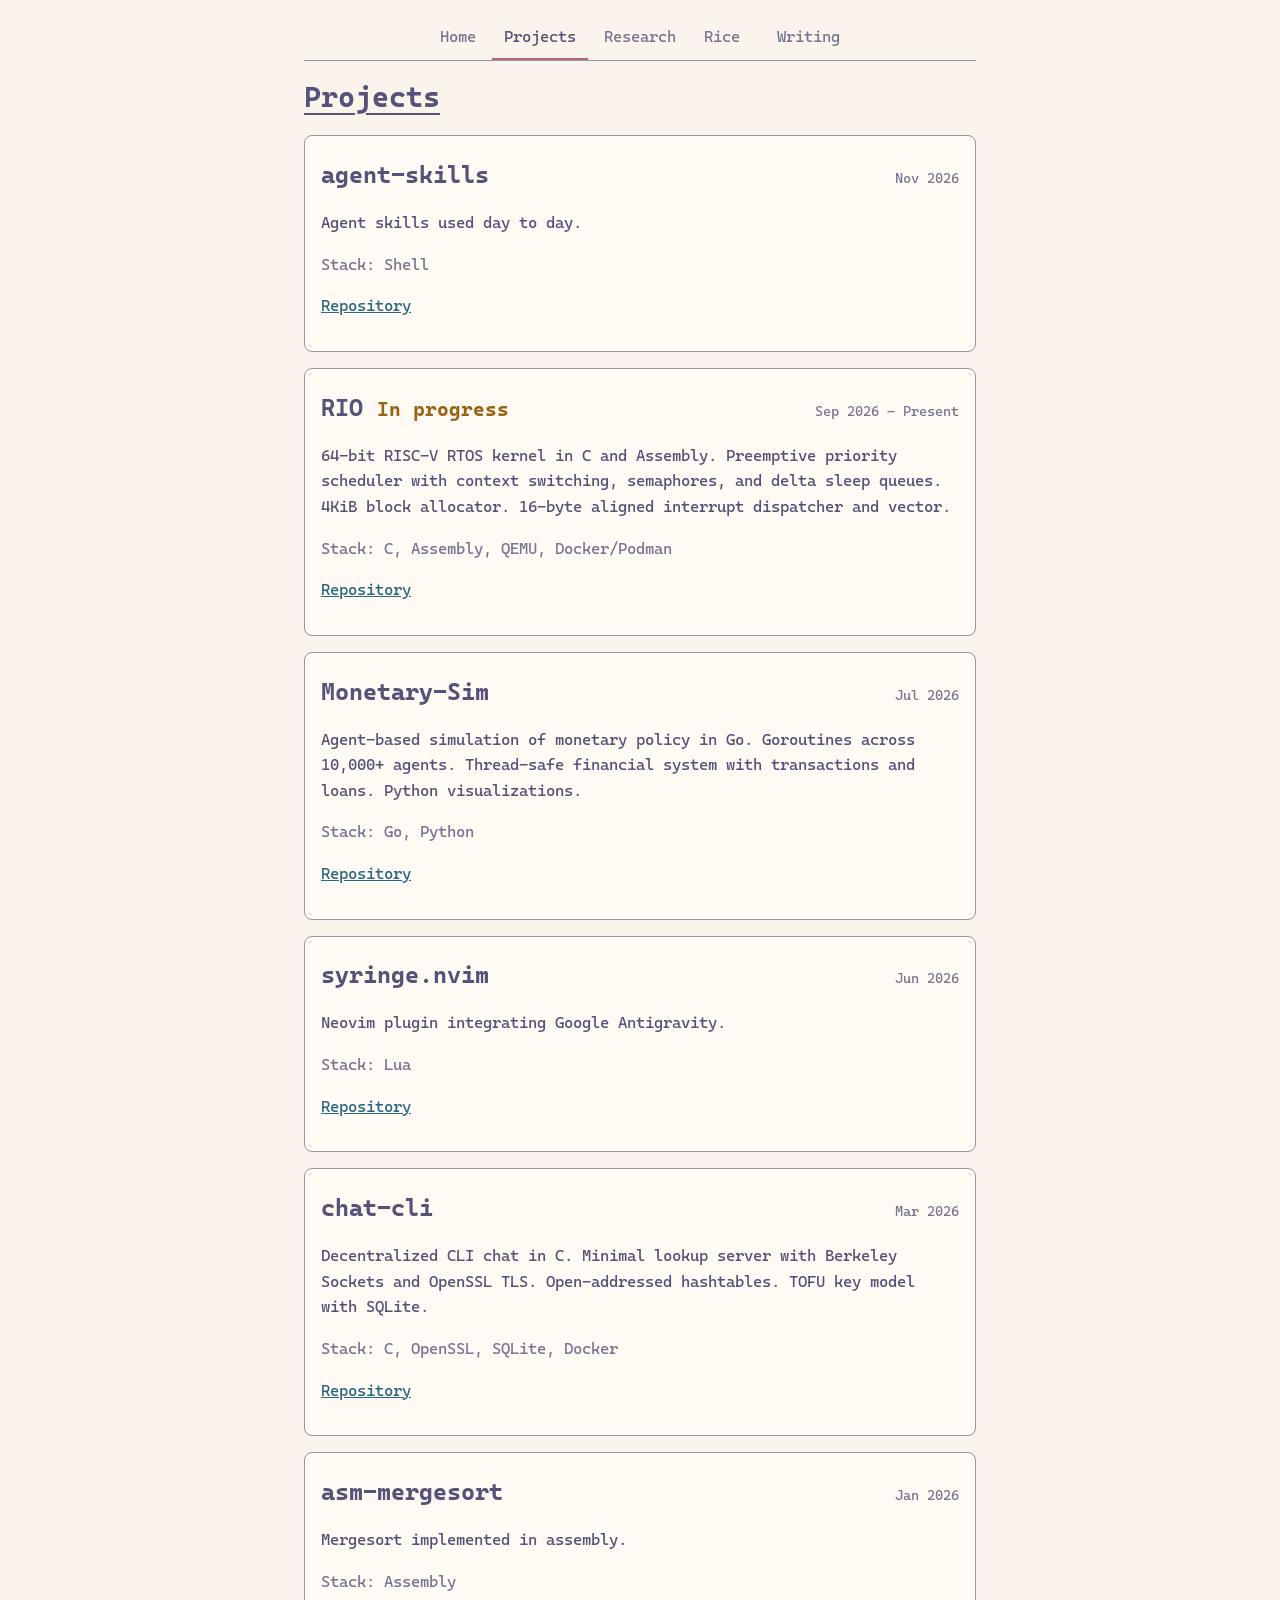
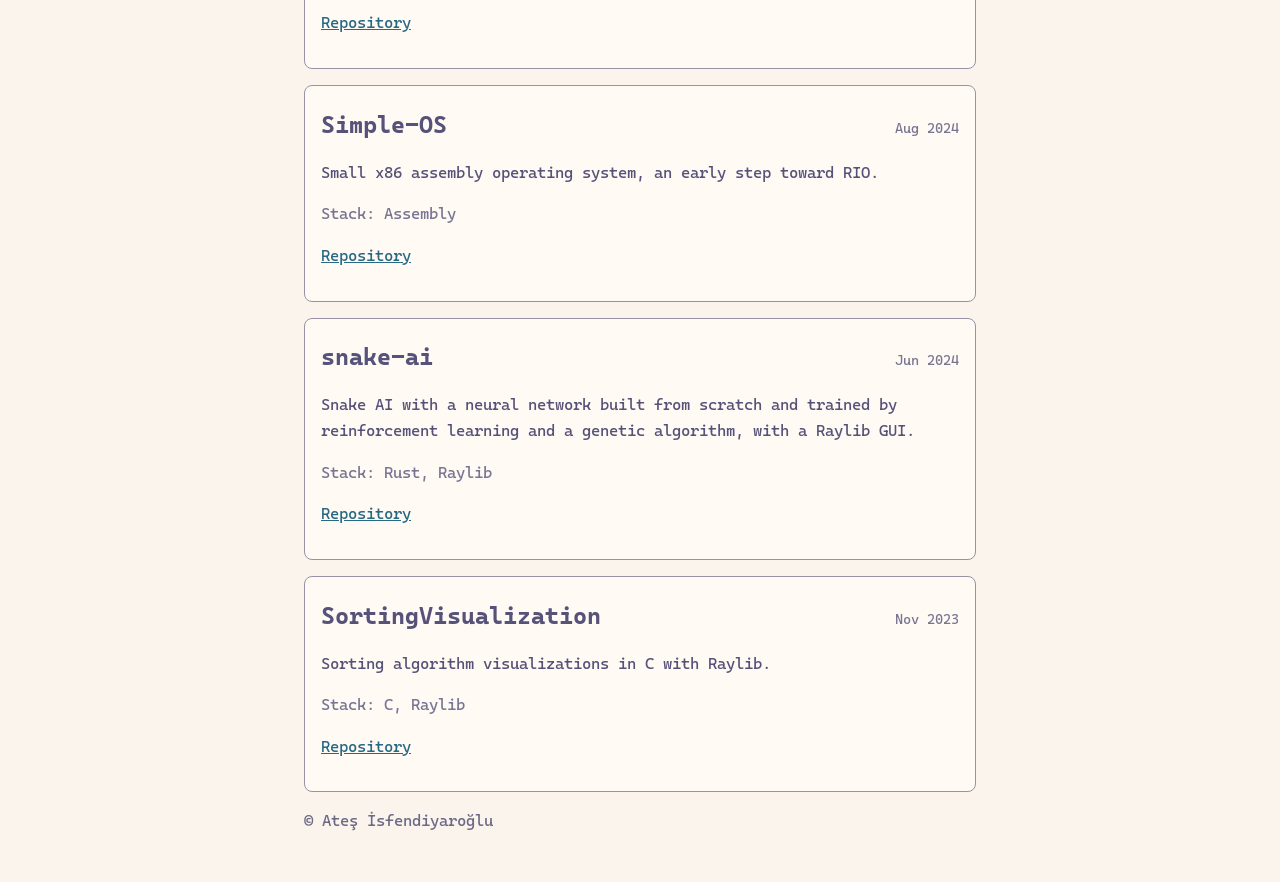
==== projects.html @ 261d8bc3 "Add favicon, meta description and Open Graph tags; drop tab emoji Co-Authored-By: Claude Opus 5.5 <n" ====
<!DOCTYPE html>
<html lang="en">
<head>
<meta charset="utf-8">
<meta name="viewport" content="width=device-width, initial-scale=1">
<title>Projects - Ateş İsfendiyaroğlu</title>
<meta name="description" content="Projects by Ateş İsfendiyaroğlu: RIO (RISC-V kernel), Monetary-Sim, chat-cli and more.">
<meta property="og:title" content="Projects - Ateş İsfendiyaroğlu">
<meta property="og:description" content="Projects by Ateş İsfendiyaroğlu: RIO (RISC-V kernel), Monetary-Sim, chat-cli and more.">
<meta property="og:type" content="website">
<link rel="icon" href="assets/img/favicon.svg" type="image/svg+xml">
<link rel="stylesheet" href="assets/css/palette.css">
<link rel="stylesheet" href="assets/css/style.css">
</head>
<body>
<header>
<nav aria-label="Main">
<a href="index.html">Home</a>
<a href="projects.html" aria-current="page">Projects</a>
<a href="research.html">Research</a>
<a href="setup.html">Rice <img src="assets/img/linux.png" alt="" class="nav-icon"></a>
<a href="writing.html">Writing</a>
</nav>
</header>
<main>
<h1>Projects</h1>
<article>
<div class="item-head"><h2>agent-skills</h2><time>Nov 2026</time></div>
<p>Agent skills used day to day.</p>
<p class="stack">Stack: Shell</p>
<p><a href="https://github.com/AtesIsf/agent-skills">Repository</a></p>
</article>
<article>
<div class="item-head"><h2>RIO <span class="tag">In progress</span></h2><time>Sep 2026 – Present</time></div>
<p>64-bit RISC-V RTOS kernel in C and Assembly. Preemptive priority scheduler with context switching, semaphores, and delta sleep queues. 4KiB block allocator. 16-byte aligned interrupt dispatcher and vector.</p>
<p class="stack">Stack: C, Assembly, QEMU, Docker/Podman</p>
<p><a href="https://github.com/AtesIsf/Rio">Repository</a></p>
</article>
<article>
<div class="item-head"><h2>Monetary-Sim</h2><time>Jul 2026</time></div>
<p>Agent-based simulation of monetary policy in Go. Goroutines across 10,000+ agents. Thread-safe financial system with transactions and loans. Python visualizations.</p>
<p class="stack">Stack: Go, Python</p>
<p><a href="https://github.com/AtesIsf/Monetary-Sim">Repository</a></p>
</article>
<article>
<div class="item-head"><h2>syringe.nvim</h2><time>Jun 2026</time></div>
<p>Neovim plugin integrating Google Antigravity.</p>
<p class="stack">Stack: Lua</p>
<p><a href="https://github.com/AtesIsf/syringe.nvim">Repository</a></p>
</article>
<article>
<div class="item-head"><h2>chat-cli</h2><time>Mar 2026</time></div>
<p>Decentralized CLI chat in C. Minimal lookup server with Berkeley Sockets and OpenSSL TLS. Open-addressed hashtables. TOFU key model with SQLite.</p>
<p class="stack">Stack: C, OpenSSL, SQLite, Docker</p>
<p><a href="https://github.com/AtesIsf/chat-cli">Repository</a></p>
</article>
<article>
<div class="item-head"><h2>asm-mergesort</h2><time>Jan 2026</time></div>
<p>Mergesort implemented in assembly.</p>
<p class="stack">Stack: Assembly</p>
<p><a href="https://github.com/AtesIsf/asm-mergesort">Repository</a></p>
</article>
<article>
<div class="item-head"><h2>Simple-OS</h2><time>Aug 2024</time></div>
<p>Small x86 assembly operating system, an early step toward RIO.</p>
<p class="stack">Stack: Assembly</p>
<p><a href="https://github.com/AtesIsf/Simple-OS">Repository</a></p>
</article>
<article>
<div class="item-head"><h2>snake-ai</h2><time>Jun 2024</time></div>
<p>Snake AI with a neural network built from scratch and trained by reinforcement learning and a genetic algorithm, with a Raylib GUI.</p>
<p class="stack">Stack: Rust, Raylib</p>
<p><a href="https://github.com/AtesIsf/snake-ai">Repository</a></p>
</article>
<article>
<div class="item-head"><h2>SortingVisualization</h2><time>Nov 2023</time></div>
<p>Sorting algorithm visualizations in C with Raylib.</p>
<p class="stack">Stack: C, Raylib</p>
<p><a href="https://github.com/AtesIsf/SortingVisualization">Repository</a></p>
</article>
</main>
<footer>
<p>&copy; Ateş İsfendiyaroğlu</p>
</footer>
</body>
</html>
---- assets/css/palette.css ----
:root {
  --base: #191724; --surface: #1f1d2e;
  --text: #e0def4; --subtle: #908caa; --muted: #6e6a86;
  --love: #eb6f92; --gold: #f6c177; --rose: #ebbcba;
  --pine: #31748f; --foam: #9ccfd8; --iris: #c4a7e7;
  --border: #47435d;
}
@media (prefers-color-scheme: light) {
  :root {
    --base: #faf4ed; --surface: #fffaf3;
    --text: #575279; --subtle: #797593; --muted: #6e6a86;
    --love: #b4637a; --gold: #9a6412; --rose: #575279;
    --pine: #286983; --foam: #56949f; --iris: #286983;
    --border: #9893a5;
  }
}
---- assets/css/style.css ----
@font-face {
  font-family: "Cascadia Mono";
  src: url("../fonts/CascadiaMono.ttf") format("truetype");
  font-display: swap;
}
* { box-sizing: border-box; }
body {
  margin: 0; background: var(--base); color: var(--text);
  font: 1rem/1.6 "Cascadia Mono", ui-monospace, SFMono-Regular, Menlo, Consolas, monospace;
}
header, main, footer { max-width: 44rem; margin: 0 auto; padding: 0 1rem; }
header { padding-top: 1rem; }
h1, h2, h3 { line-height: 1.25; color: var(--rose); }
h1 { font-size: 1.8rem; }
a { color: var(--iris); overflow-wrap: anywhere; }
a:hover { color: var(--foam); }
a:focus-visible { outline: 2px solid var(--gold); outline-offset: 2px; }
nav { display: flex; flex-wrap: wrap; justify-content: center; gap: .25rem; border-bottom: 1px solid var(--border); }
h1 { text-decoration: underline; text-underline-offset: .2em; }
.item-head { display: flex; flex-wrap: wrap; justify-content: space-between; align-items: baseline; gap: .25rem .75rem; }
.item-head time { color: var(--subtle); font-size: .9em; margin-left: auto; }
.subtitle { color: var(--subtle); margin-top: -.5rem; }
.nav-icon { height: 1em; width: auto; vertical-align: -.15em; border-radius: 0; }
img { max-width: 100%; height: auto; border-radius: .5rem; }
.sub { display: block; color: var(--subtle); }
p.label { margin-bottom: 0; }
p.label + ul { margin-top: .25rem; }
pre.cowsay { display: flex; justify-content: center; }
pre { overflow-x: auto; background: var(--surface); border: 1px solid var(--border); border-radius: .5rem; padding: .75rem; color: var(--text); }
nav a { padding: .5rem .75rem; text-decoration: none; color: var(--subtle); border-bottom: 2px solid transparent; }
nav a[aria-current] { color: var(--text); border-bottom-color: var(--love); }
.box, article { background: var(--surface); border: 1px solid var(--border); border-radius: .5rem; padding: .25rem 1rem 1rem; margin: 1rem 0; }
.box { border-left: 4px solid var(--pine); padding-top: .75rem; }
.box h2, article h2, article h3 { margin-bottom: .25rem; }
.tag { color: var(--gold); font-size: .85em; }
.stack { color: var(--subtle); }
footer { padding-bottom: 2rem; color: var(--subtle); }
@media (prefers-color-scheme: light) { footer { color: var(--muted); } }
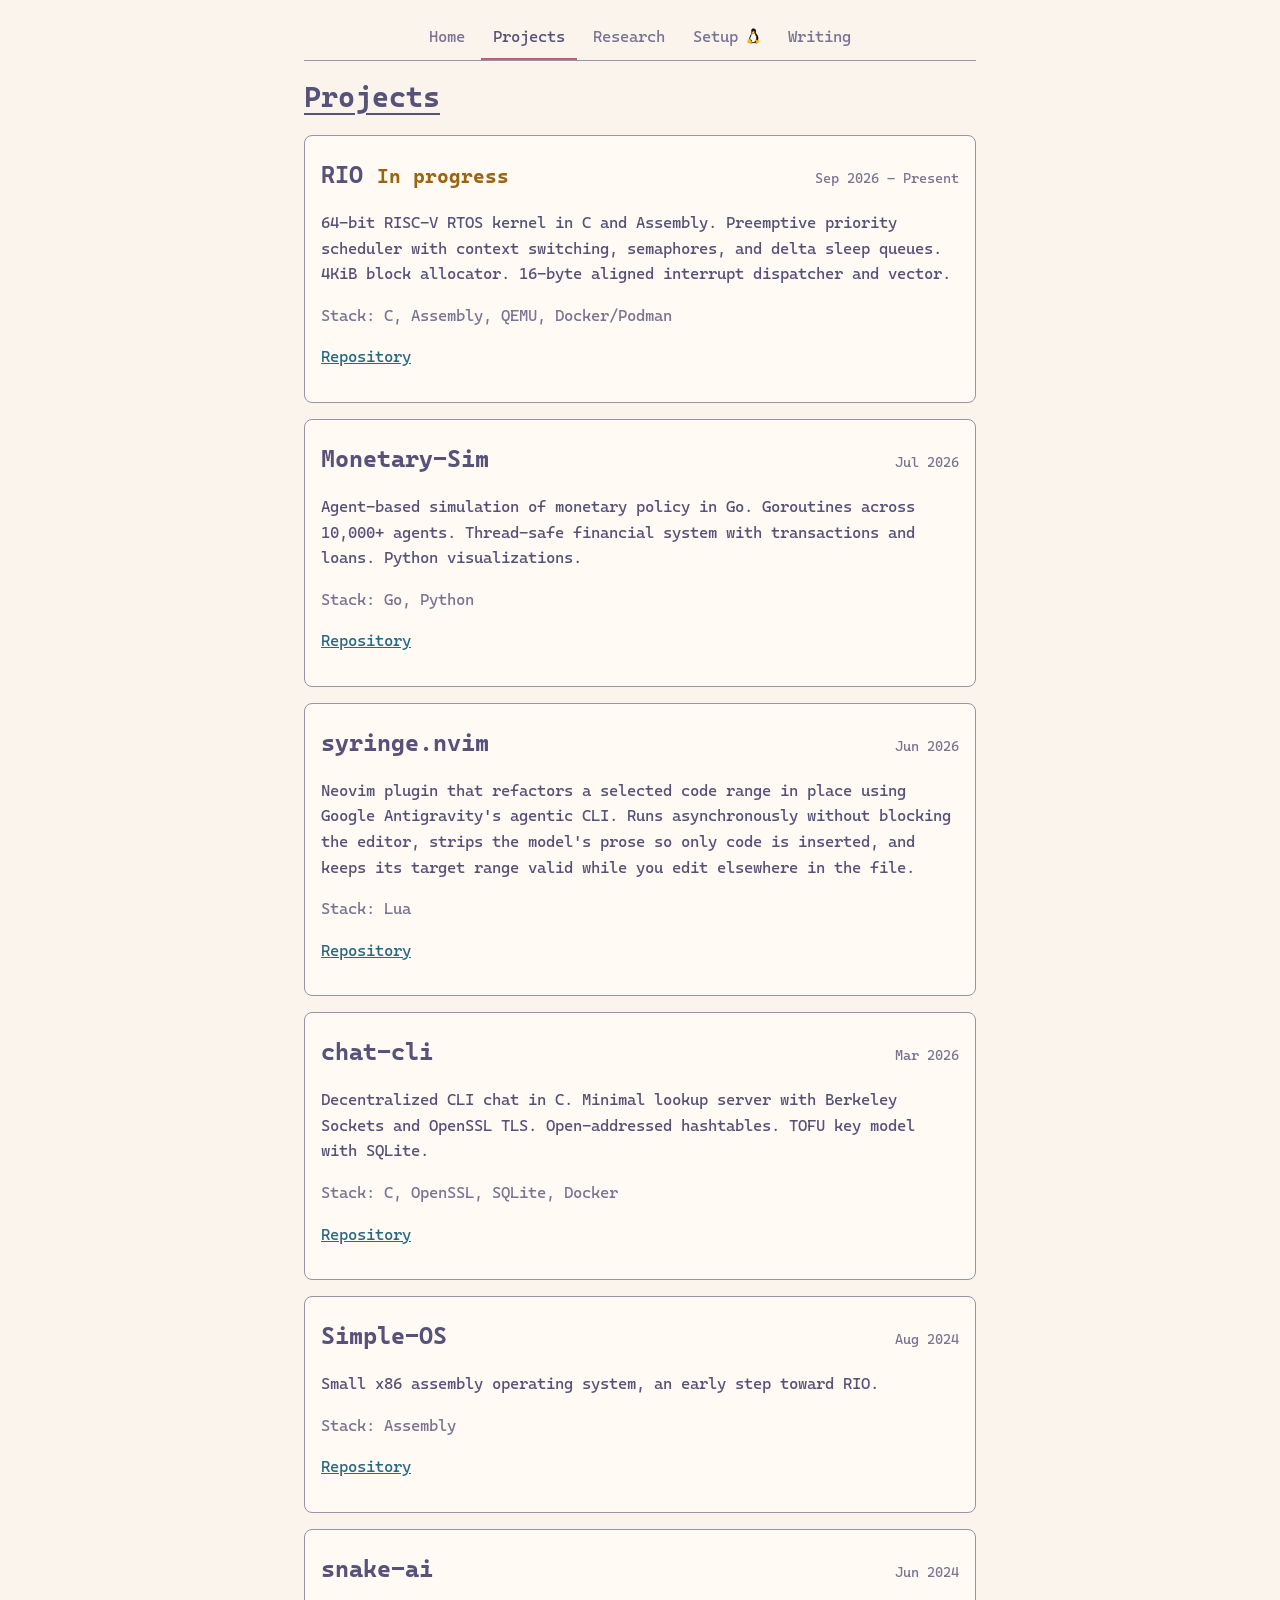
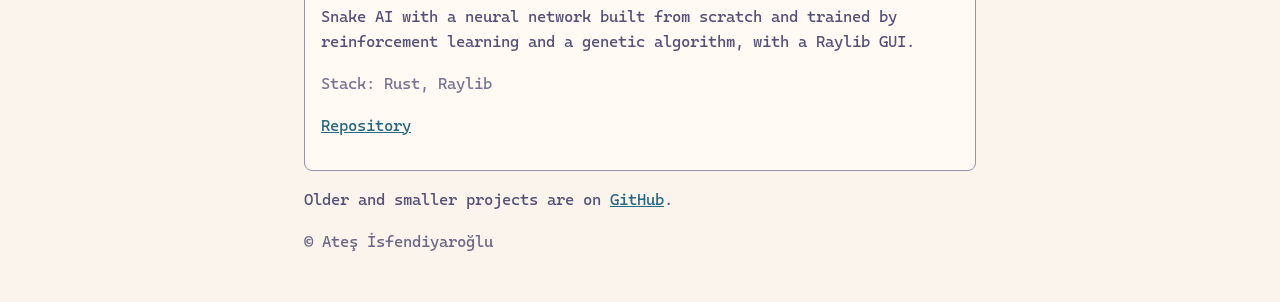
==== commit 61ffdc6c: "Add datetime and image dimensions, lazy-load images, shrink nav icon Co-Authored-By: Claude Opus 5.5" ====
--- a/projects.html
+++ b/projects.html
@@ -18,66 +18,49 @@
 <a href="index.html">Home</a>
 <a href="projects.html" aria-current="page">Projects</a>
 <a href="research.html">Research</a>
-<a href="setup.html">Rice <img src="assets/img/linux.png" alt="" class="nav-icon"></a>
+<a href="setup.html">Setup <img src="assets/img/linux.png" alt="" class="nav-icon" width="41" height="48"></a>
 <a href="writing.html">Writing</a>
 </nav>
 </header>
 <main>
 <h1>Projects</h1>
 <article>
-<div class="item-head"><h2>agent-skills</h2><time>Nov 2026</time></div>
-<p>Agent skills used day to day.</p>
-<p class="stack">Stack: Shell</p>
-<p><a href="https://github.com/AtesIsf/agent-skills">Repository</a></p>
-</article>
-<article>
-<div class="item-head"><h2>RIO <span class="tag">In progress</span></h2><time>Sep 2026 – Present</time></div>
+<div class="item-head"><h2>RIO <span class="tag">In progress</span></h2><time datetime="2026-09">Sep 2026 – Present</time></div>
 <p>64-bit RISC-V RTOS kernel in C and Assembly. Preemptive priority scheduler with context switching, semaphores, and delta sleep queues. 4KiB block allocator. 16-byte aligned interrupt dispatcher and vector.</p>
 <p class="stack">Stack: C, Assembly, QEMU, Docker/Podman</p>
 <p><a href="https://github.com/AtesIsf/Rio">Repository</a></p>
 </article>
 <article>
-<div class="item-head"><h2>Monetary-Sim</h2><time>Jul 2026</time></div>
+<div class="item-head"><h2>Monetary-Sim</h2><time datetime="2026-07">Jul 2026</time></div>
 <p>Agent-based simulation of monetary policy in Go. Goroutines across 10,000+ agents. Thread-safe financial system with transactions and loans. Python visualizations.</p>
 <p class="stack">Stack: Go, Python</p>
 <p><a href="https://github.com/AtesIsf/Monetary-Sim">Repository</a></p>
 </article>
 <article>
-<div class="item-head"><h2>syringe.nvim</h2><time>Jun 2026</time></div>
-<p>Neovim plugin integrating Google Antigravity.</p>
+<div class="item-head"><h2>syringe.nvim</h2><time datetime="2026-06">Jun 2026</time></div>
+<p>Neovim plugin that refactors a selected code range in place using Google Antigravity's agentic CLI. Runs asynchronously without blocking the editor, strips the model's prose so only code is inserted, and keeps its target range valid while you edit elsewhere in the file.</p>
 <p class="stack">Stack: Lua</p>
 <p><a href="https://github.com/AtesIsf/syringe.nvim">Repository</a></p>
 </article>
 <article>
-<div class="item-head"><h2>chat-cli</h2><time>Mar 2026</time></div>
+<div class="item-head"><h2>chat-cli</h2><time datetime="2026-03">Mar 2026</time></div>
 <p>Decentralized CLI chat in C. Minimal lookup server with Berkeley Sockets and OpenSSL TLS. Open-addressed hashtables. TOFU key model with SQLite.</p>
 <p class="stack">Stack: C, OpenSSL, SQLite, Docker</p>
 <p><a href="https://github.com/AtesIsf/chat-cli">Repository</a></p>
 </article>
 <article>
-<div class="item-head"><h2>asm-mergesort</h2><time>Jan 2026</time></div>
-<p>Mergesort implemented in assembly.</p>
-<p class="stack">Stack: Assembly</p>
-<p><a href="https://github.com/AtesIsf/asm-mergesort">Repository</a></p>
-</article>
-<article>
-<div class="item-head"><h2>Simple-OS</h2><time>Aug 2024</time></div>
+<div class="item-head"><h2>Simple-OS</h2><time datetime="2024-08">Aug 2024</time></div>
 <p>Small x86 assembly operating system, an early step toward RIO.</p>
 <p class="stack">Stack: Assembly</p>
 <p><a href="https://github.com/AtesIsf/Simple-OS">Repository</a></p>
 </article>
 <article>
-<div class="item-head"><h2>snake-ai</h2><time>Jun 2024</time></div>
+<div class="item-head"><h2>snake-ai</h2><time datetime="2024-06">Jun 2024</time></div>
 <p>Snake AI with a neural network built from scratch and trained by reinforcement learning and a genetic algorithm, with a Raylib GUI.</p>
 <p class="stack">Stack: Rust, Raylib</p>
 <p><a href="https://github.com/AtesIsf/snake-ai">Repository</a></p>
 </article>
-<article>
-<div class="item-head"><h2>SortingVisualization</h2><time>Nov 2023</time></div>
-<p>Sorting algorithm visualizations in C with Raylib.</p>
-<p class="stack">Stack: C, Raylib</p>
-<p><a href="https://github.com/AtesIsf/SortingVisualization">Repository</a></p>
-</article>
+<p>Older and smaller projects are on <a href="https://github.com/AtesIsf">GitHub</a>.</p>
 </main>
 <footer>
 <p>&copy; Ateş İsfendiyaroğlu</p>
--- a/assets/css/style.css
+++ b/assets/css/style.css
@@ -1,6 +1,7 @@
 @font-face {
   font-family: "Cascadia Mono";
-  src: url("../fonts/CascadiaMono.ttf") format("truetype");
+  src: url("../fonts/CascadiaMono.woff2") format("woff2");
+  font-weight: 200 700;
   font-display: swap;
 }
 * { box-sizing: border-box; }
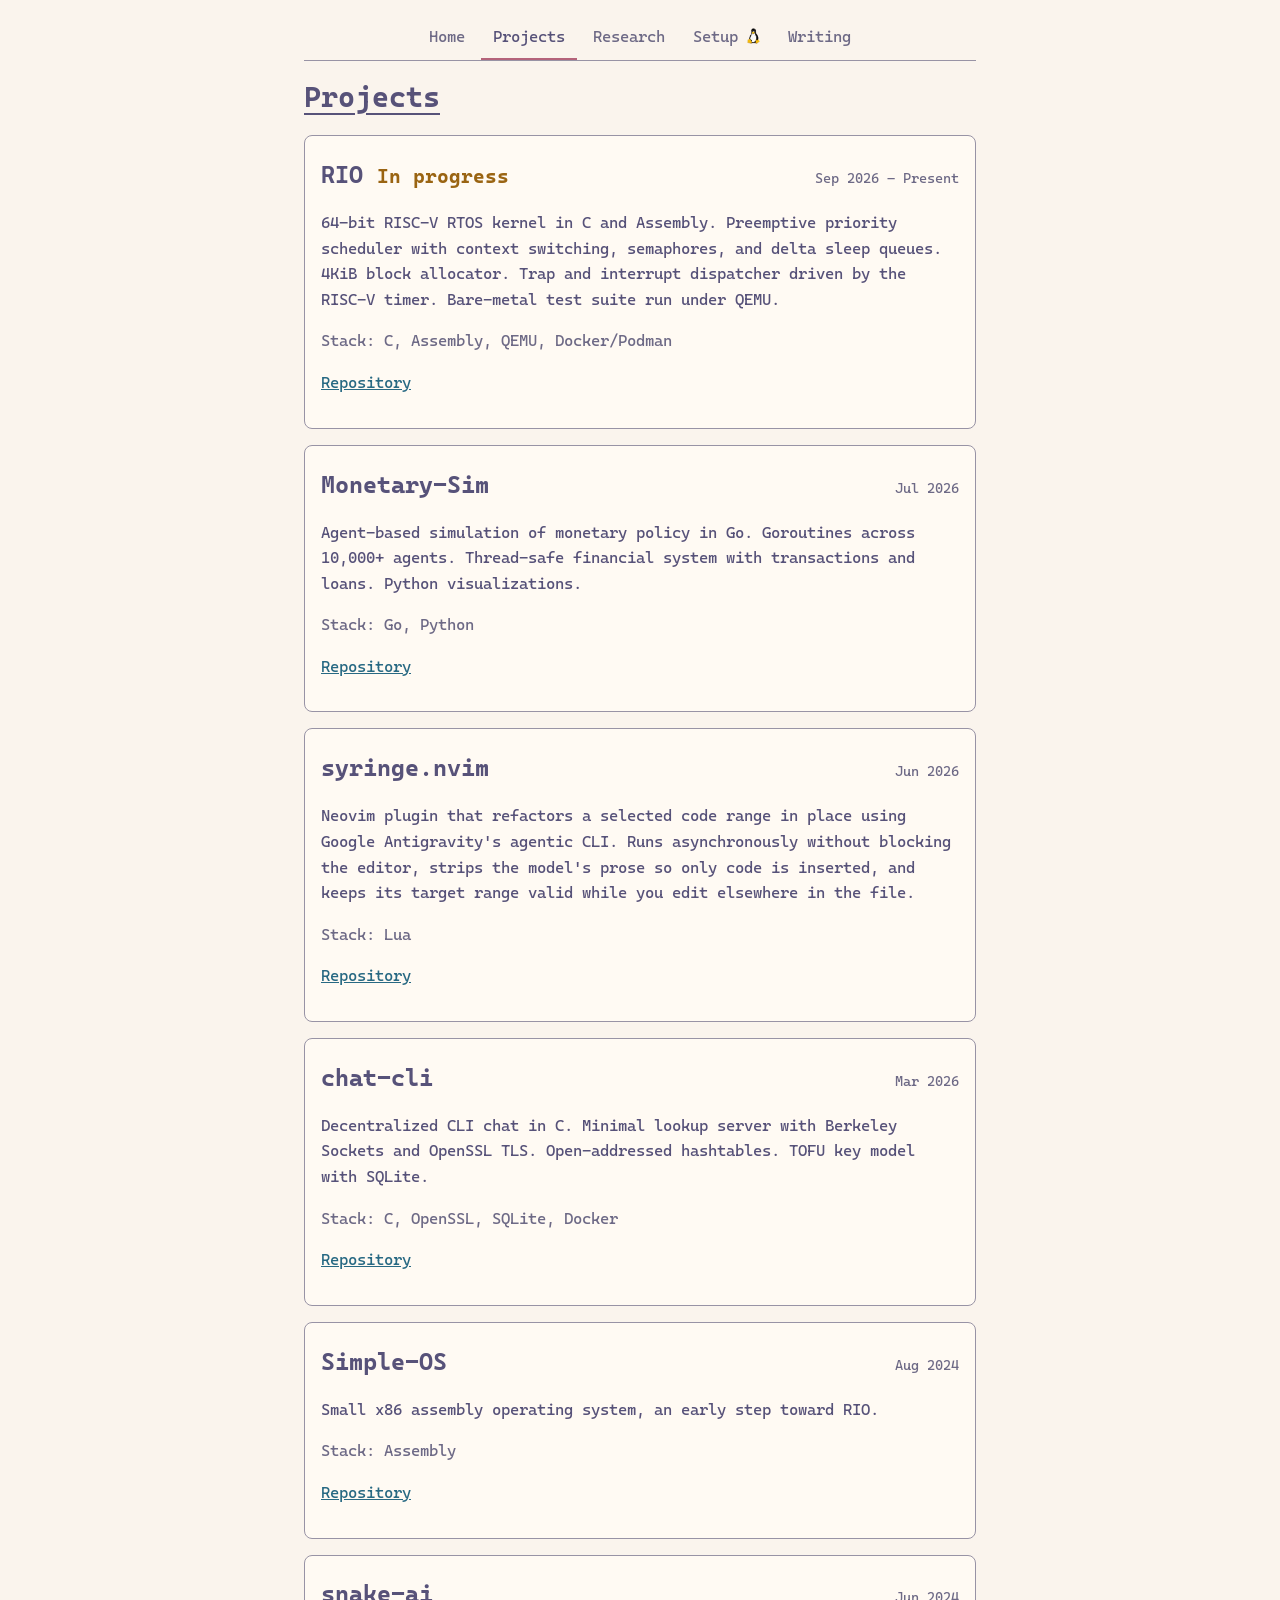
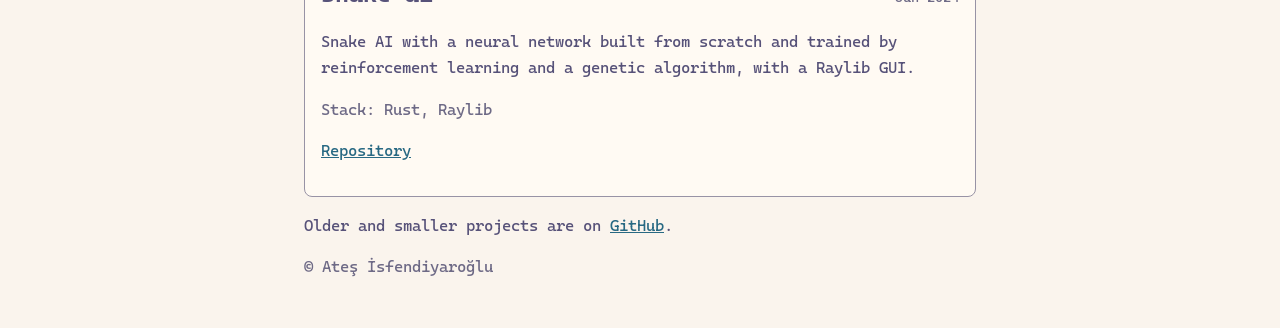
==== commit 817e2201: "Describe RIO consistently, mention test suite and planned Sv39 paging; add graduation date Co-Author" ====
--- a/projects.html
+++ b/projects.html
@@ -26,7 +26,7 @@
 <h1>Projects</h1>
 <article>
 <div class="item-head"><h2>RIO <span class="tag">In progress</span></h2><time datetime="2026-09">Sep 2026 – Present</time></div>
-<p>64-bit RISC-V RTOS kernel in C and Assembly. Preemptive priority scheduler with context switching, semaphores, and delta sleep queues. 4KiB block allocator. 16-byte aligned interrupt dispatcher and vector.</p>
+<p>64-bit RISC-V RTOS kernel in C and Assembly. Preemptive priority scheduler with context switching, semaphores, and delta sleep queues. 4KiB block allocator. Trap and interrupt dispatcher driven by the RISC-V timer. Bare-metal test suite run under QEMU.</p>
 <p class="stack">Stack: C, Assembly, QEMU, Docker/Podman</p>
 <p><a href="https://github.com/AtesIsf/Rio">Repository</a></p>
 </article>
--- a/assets/css/palette.css
+++ b/assets/css/palette.css
@@ -8,7 +8,7 @@
 @media (prefers-color-scheme: light) {
   :root {
     --base: #faf4ed; --surface: #fffaf3;
-    --text: #575279; --subtle: #797593; --muted: #6e6a86;
+    --text: #575279; --subtle: #6e6a86; --muted: #6e6a86;
     --love: #b4637a; --gold: #9a6412; --rose: #575279;
     --pine: #286983; --foam: #56949f; --iris: #286983;
     --border: #9893a5;
--- a/assets/css/style.css
+++ b/assets/css/style.css
@@ -12,13 +12,12 @@
 header, main, footer { max-width: 44rem; margin: 0 auto; padding: 0 1rem; }
 header { padding-top: 1rem; }
 h1, h2, h3 { line-height: 1.25; color: var(--rose); }
-h1 { font-size: 1.8rem; }
 a { color: var(--iris); overflow-wrap: anywhere; }
 a:hover { color: var(--foam); }
 a:focus-visible { outline: 2px solid var(--gold); outline-offset: 2px; }
 nav { display: flex; flex-wrap: wrap; justify-content: center; gap: .25rem; border-bottom: 1px solid var(--border); }
-h1 { text-decoration: underline; text-underline-offset: .2em; }
-.item-head { display: flex; flex-wrap: wrap; justify-content: space-between; align-items: baseline; gap: .25rem .75rem; }
+h1 { font-size: 1.8rem; text-decoration: underline; text-underline-offset: .2em; }
+.item-head { display: flex; flex-wrap: wrap; align-items: baseline; gap: .25rem .75rem; }
 .item-head time { color: var(--subtle); font-size: .9em; margin-left: auto; }
 .subtitle { color: var(--subtle); margin-top: -.5rem; }
 .nav-icon { height: 1em; width: auto; vertical-align: -.15em; border-radius: 0; }
@@ -26,14 +25,13 @@
 .sub { display: block; color: var(--subtle); }
 p.label { margin-bottom: 0; }
 p.label + ul { margin-top: .25rem; }
-pre.cowsay { display: flex; justify-content: center; }
-pre { overflow-x: auto; background: var(--surface); border: 1px solid var(--border); border-radius: .5rem; padding: .75rem; color: var(--text); }
+pre.cowsay { display: flex; justify-content: safe center; }
+pre { overflow-x: auto; background: var(--surface); border: 1px solid var(--border); border-radius: .5rem; padding: .75rem; }
 nav a { padding: .5rem .75rem; text-decoration: none; color: var(--subtle); border-bottom: 2px solid transparent; }
 nav a[aria-current] { color: var(--text); border-bottom-color: var(--love); }
 .box, article { background: var(--surface); border: 1px solid var(--border); border-radius: .5rem; padding: .25rem 1rem 1rem; margin: 1rem 0; }
 .box { border-left: 4px solid var(--pine); padding-top: .75rem; }
-.box h2, article h2, article h3 { margin-bottom: .25rem; }
+.box h2, article h2 { margin-bottom: .25rem; }
 .tag { color: var(--gold); font-size: .85em; }
 .stack { color: var(--subtle); }
 footer { padding-bottom: 2rem; color: var(--subtle); }
-@media (prefers-color-scheme: light) { footer { color: var(--muted); } }
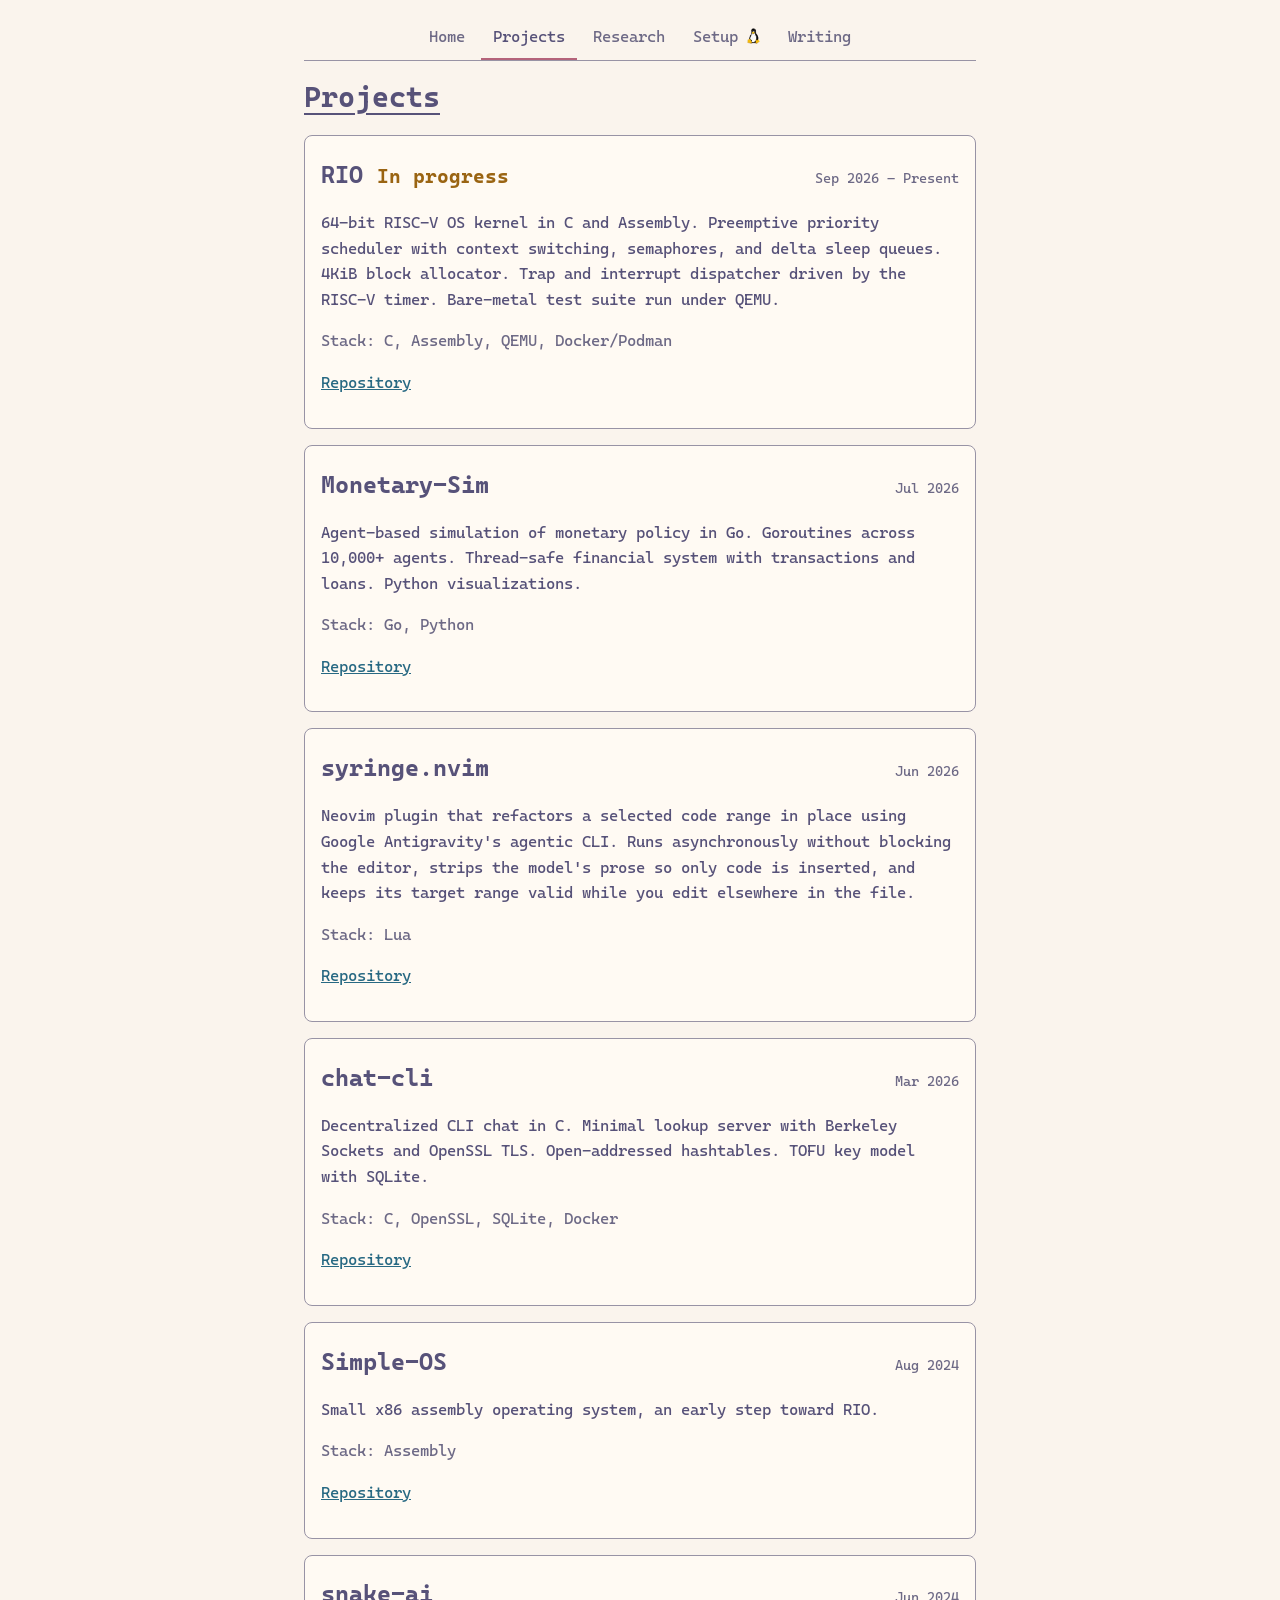
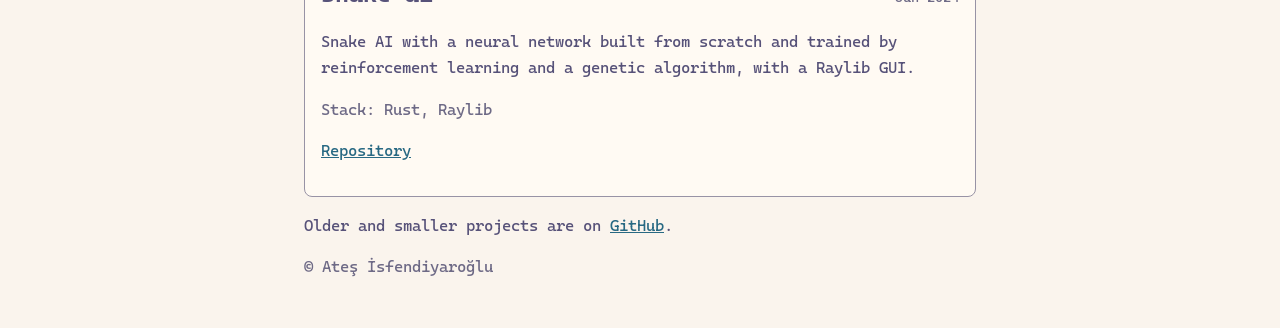
==== commit 72fd3b7f: "Call RIO an OS kernel, use Erdogan spelling, add missing period Co-Authored-By: Claude Opus 5.5 <nor" ====
--- a/projects.html
+++ b/projects.html
@@ -26,7 +26,7 @@
 <h1>Projects</h1>
 <article>
 <div class="item-head"><h2>RIO <span class="tag">In progress</span></h2><time datetime="2026-09">Sep 2026 – Present</time></div>
-<p>64-bit RISC-V RTOS kernel in C and Assembly. Preemptive priority scheduler with context switching, semaphores, and delta sleep queues. 4KiB block allocator. Trap and interrupt dispatcher driven by the RISC-V timer. Bare-metal test suite run under QEMU.</p>
+<p>64-bit RISC-V OS kernel in C and Assembly. Preemptive priority scheduler with context switching, semaphores, and delta sleep queues. 4KiB block allocator. Trap and interrupt dispatcher driven by the RISC-V timer. Bare-metal test suite run under QEMU.</p>
 <p class="stack">Stack: C, Assembly, QEMU, Docker/Podman</p>
 <p><a href="https://github.com/AtesIsf/Rio">Repository</a></p>
 </article>
--- a/assets/css/style.css
+++ b/assets/css/style.css
@@ -35,3 +35,4 @@
 .tag { color: var(--gold); font-size: .85em; }
 .stack { color: var(--subtle); }
 footer { padding-bottom: 2rem; color: var(--subtle); }
+hr { border: 0; border-top: 1px solid var(--border); margin: 1.25rem 0; }
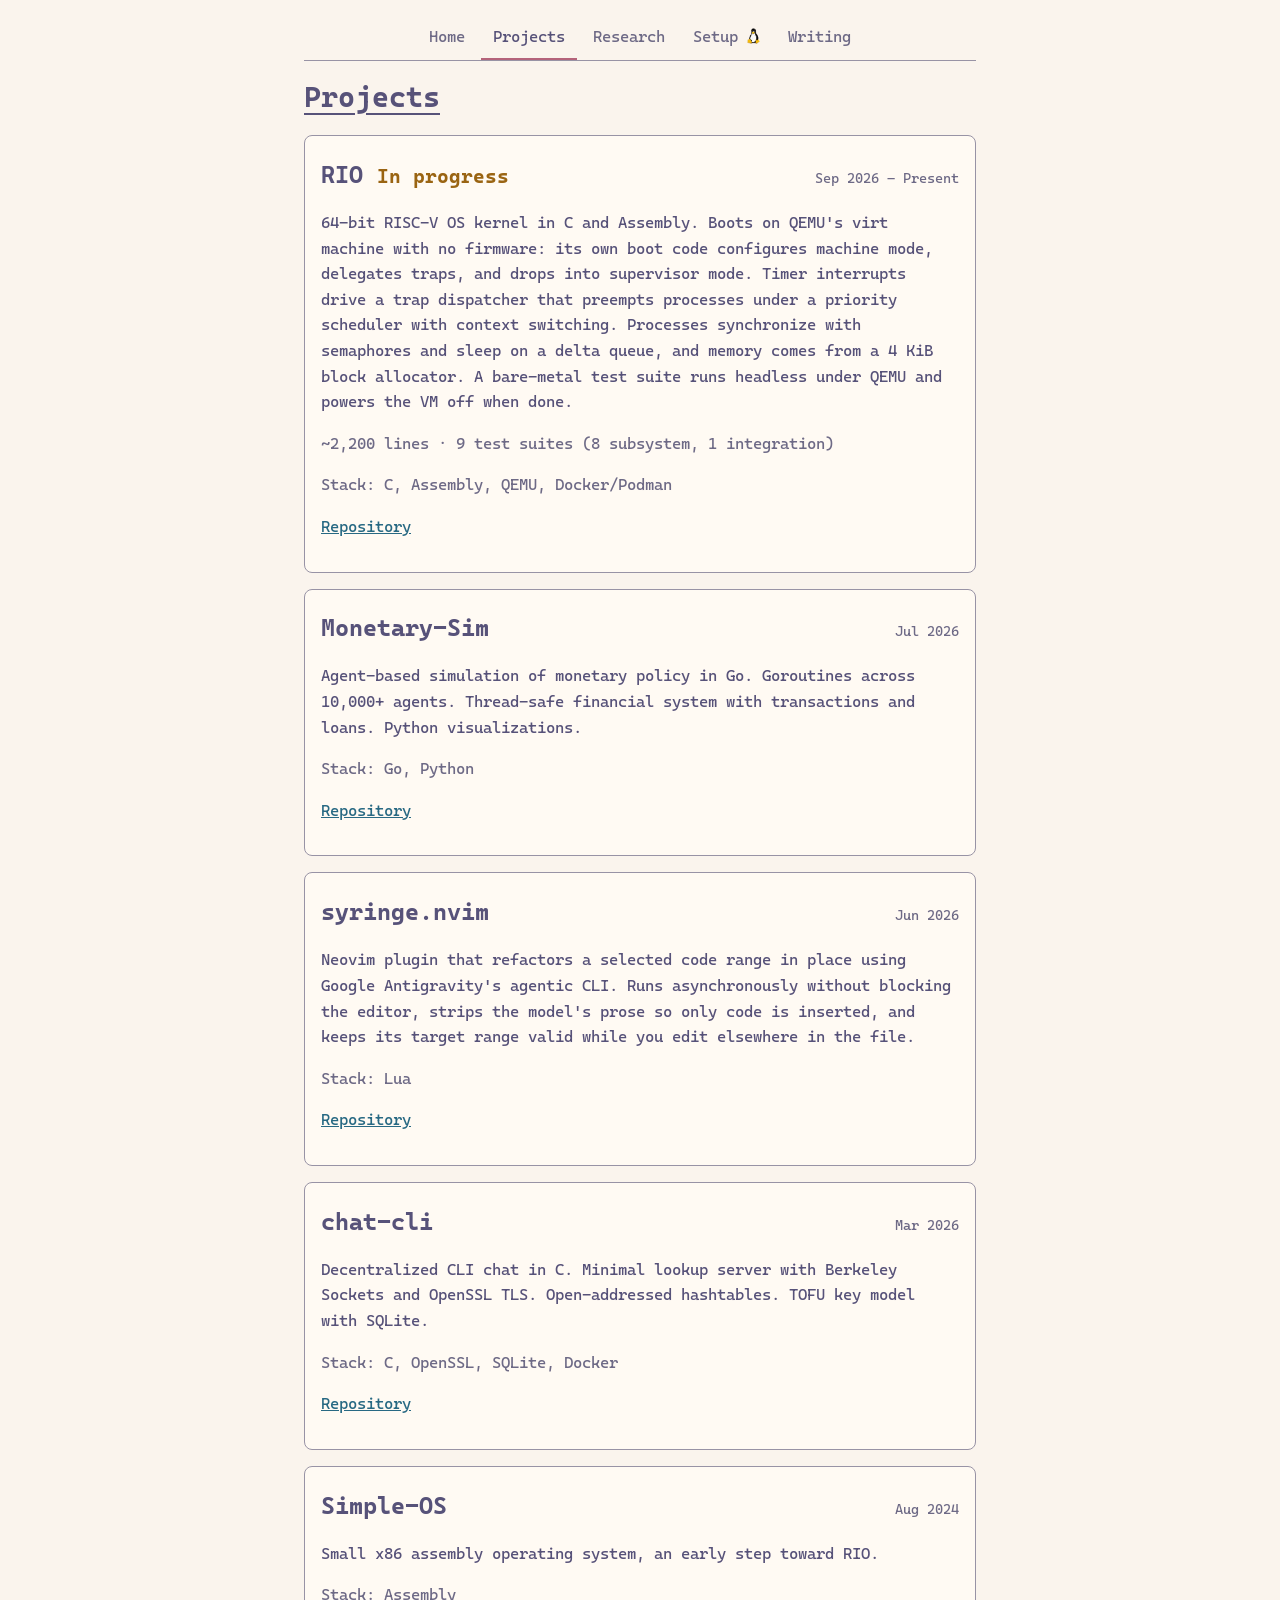
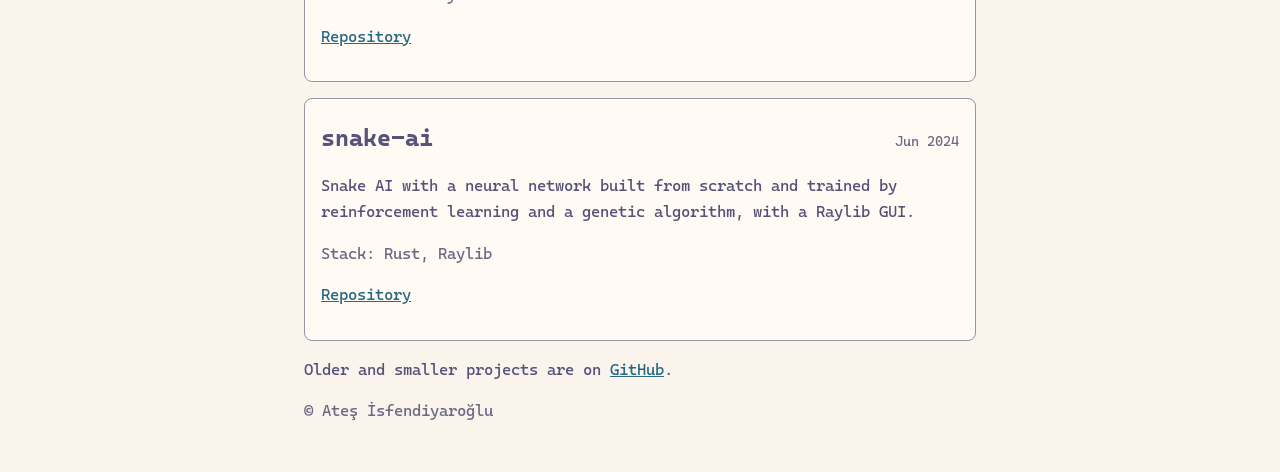
==== commit 3b6cfebc: "Lead home page with pitch, expand RIO description, fit nav on mobile - Home: pitch, ICLR line and No" ====
--- a/projects.html
+++ b/projects.html
@@ -26,7 +26,8 @@
 <h1>Projects</h1>
 <article>
 <div class="item-head"><h2>RIO <span class="tag">In progress</span></h2><time datetime="2026-09">Sep 2026 – Present</time></div>
-<p>64-bit RISC-V OS kernel in C and Assembly. Preemptive priority scheduler with context switching, semaphores, and delta sleep queues. 4KiB block allocator. Trap and interrupt dispatcher driven by the RISC-V timer. Bare-metal test suite run under QEMU.</p>
+<p>64-bit RISC-V OS kernel in C and Assembly. Boots on QEMU's virt machine with no firmware: its own boot code configures machine mode, delegates traps, and drops into supervisor mode. Timer interrupts drive a trap dispatcher that preempts processes under a priority scheduler with context switching. Processes synchronize with semaphores and sleep on a delta queue, and memory comes from a 4 KiB block allocator. A bare-metal test suite runs headless under QEMU and powers the VM off when done.</p>
+<p class="stack">~2,200 lines · 9 test suites (8 subsystem, 1 integration)</p>
 <p class="stack">Stack: C, Assembly, QEMU, Docker/Podman</p>
 <p><a href="https://github.com/AtesIsf/Rio">Repository</a></p>
 </article>
--- a/assets/css/style.css
+++ b/assets/css/style.css
@@ -29,6 +29,11 @@
 pre { overflow-x: auto; background: var(--surface); border: 1px solid var(--border); border-radius: .5rem; padding: .75rem; }
 nav a { padding: .5rem .75rem; text-decoration: none; color: var(--subtle); border-bottom: 2px solid transparent; }
 nav a[aria-current] { color: var(--text); border-bottom-color: var(--love); }
+/* Phones: shrink nav so all 5 links fit on one row down to ~320px */
+@media (max-width: 34rem) {
+  nav { justify-content: space-between; font-size: min(1rem, 3.4vw); }
+  nav a { padding: .5rem .25rem; }
+}
 .box, article { background: var(--surface); border: 1px solid var(--border); border-radius: .5rem; padding: .25rem 1rem 1rem; margin: 1rem 0; }
 .box { border-left: 4px solid var(--pine); padding-top: .75rem; }
 .box h2, article h2 { margin-bottom: .25rem; }
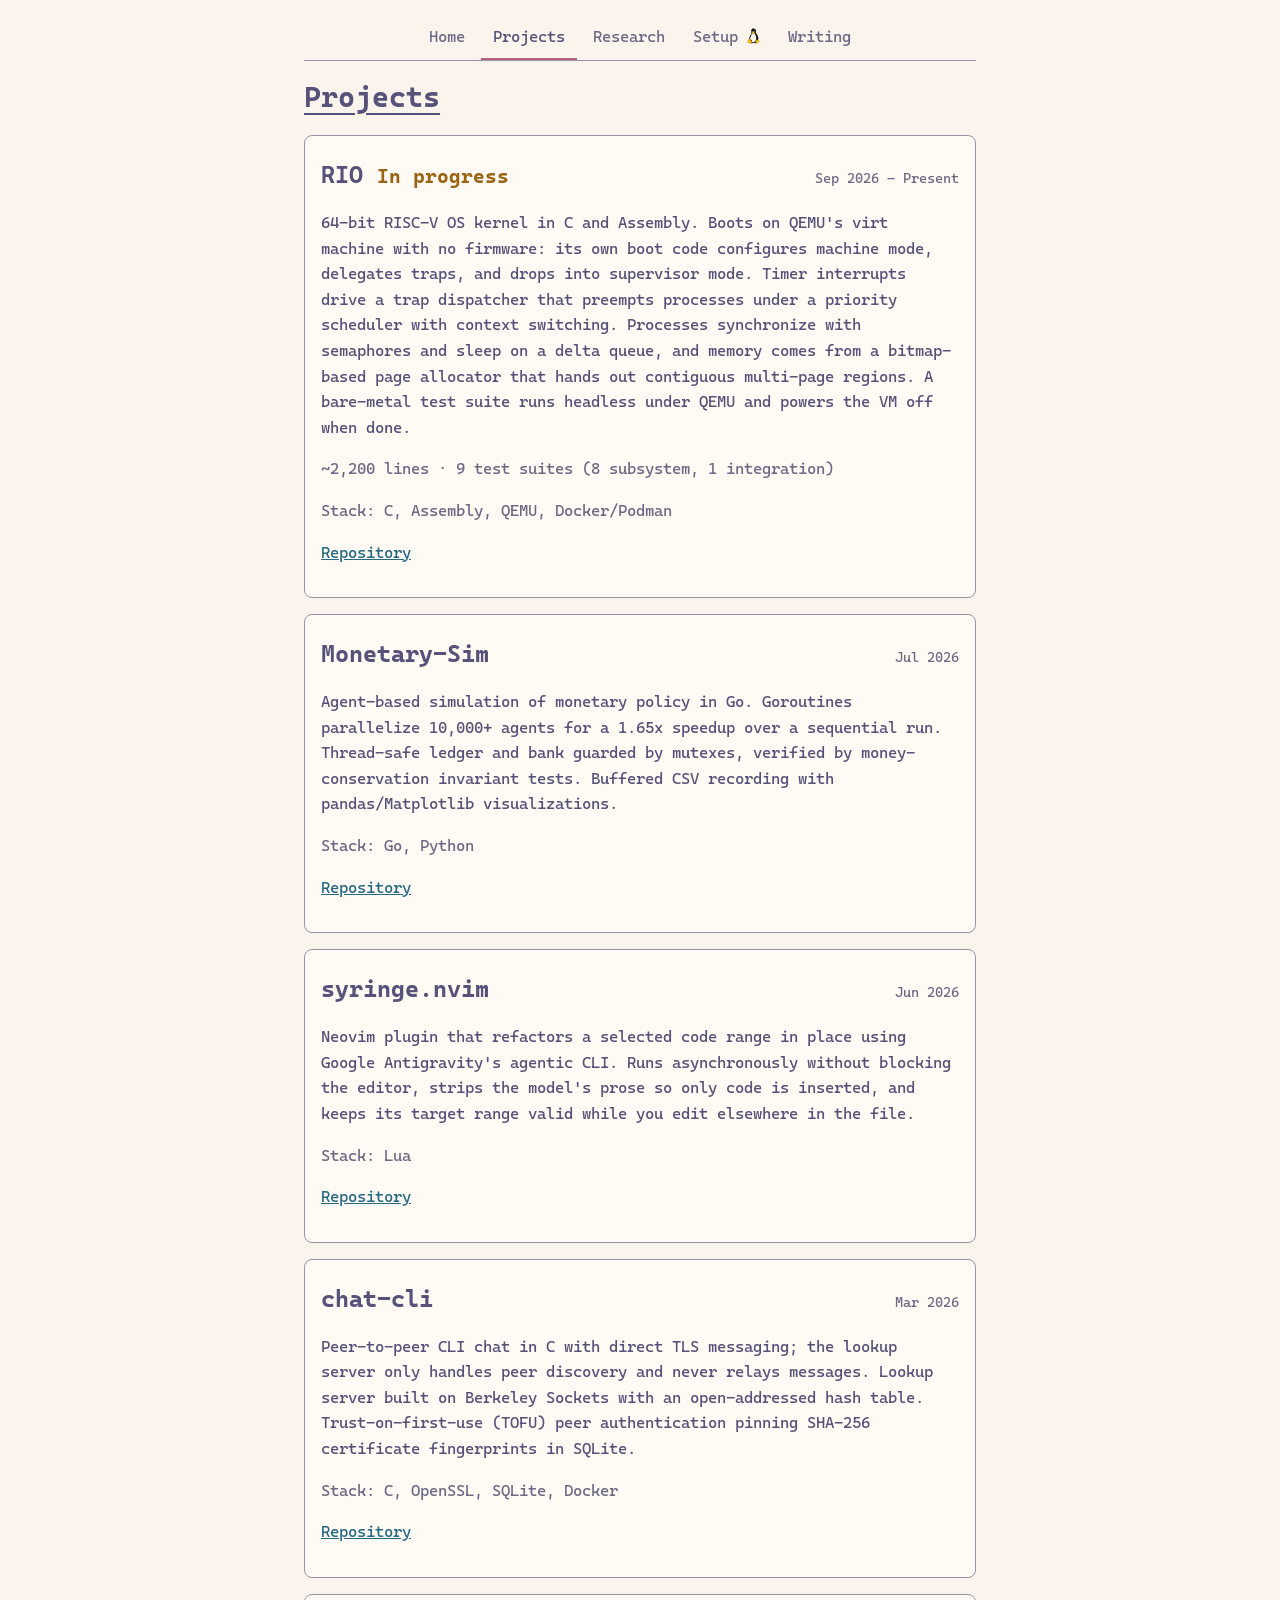
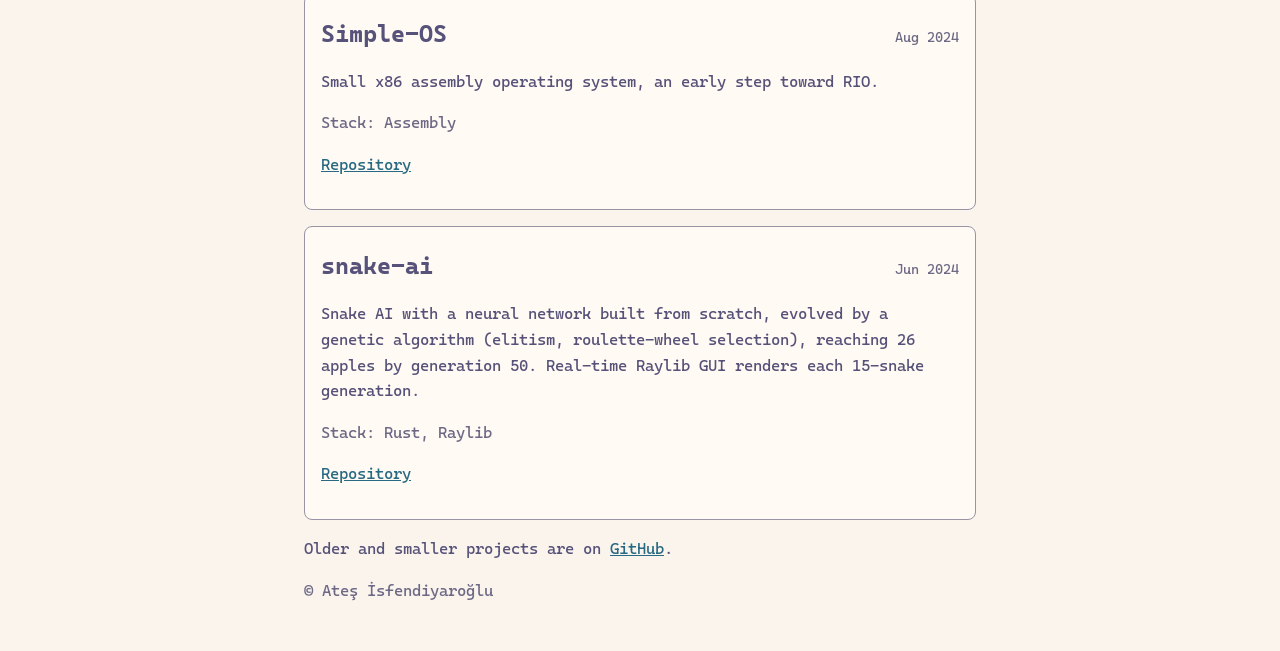
==== commit 3d533867: "Sync site with updated resume Add Purdue OS research (under Prof. Vuppalapati) to the research page " ====
--- a/projects.html
+++ b/projects.html
@@ -26,14 +26,24 @@
 <h1>Projects</h1>
 <article>
 <div class="item-head"><h2>RIO <span class="tag">In progress</span></h2><time datetime="2026-09">Sep 2026 – Present</time></div>
-<p>64-bit RISC-V OS kernel in C and Assembly. Boots on QEMU's virt machine with no firmware: its own boot code configures machine mode, delegates traps, and drops into supervisor mode. Timer interrupts drive a trap dispatcher that preempts processes under a priority scheduler with context switching. Processes synchronize with semaphores and sleep on a delta queue, and memory comes from a 4 KiB block allocator. A bare-metal test suite runs headless under QEMU and powers the VM off when done.</p>
+<p>64-bit RISC-V OS kernel in C and Assembly. Boots on QEMU's virt machine
+with no firmware: its own boot code configures machine mode, delegates traps,
+and drops into supervisor mode. Timer interrupts drive a trap dispatcher that
+preempts processes under a priority scheduler with context switching.
+Processes synchronize with semaphores and sleep on a delta queue, and memory
+comes from a bitmap-based page allocator that hands out contiguous multi-page
+regions. A bare-metal test suite runs headless under QEMU and powers the VM
+off when done.</p>
 <p class="stack">~2,200 lines · 9 test suites (8 subsystem, 1 integration)</p>
 <p class="stack">Stack: C, Assembly, QEMU, Docker/Podman</p>
 <p><a href="https://github.com/AtesIsf/Rio">Repository</a></p>
 </article>
 <article>
 <div class="item-head"><h2>Monetary-Sim</h2><time datetime="2026-07">Jul 2026</time></div>
-<p>Agent-based simulation of monetary policy in Go. Goroutines across 10,000+ agents. Thread-safe financial system with transactions and loans. Python visualizations.</p>
+<p>Agent-based simulation of monetary policy in Go. Goroutines parallelize
+10,000+ agents for a 1.65x speedup over a sequential run. Thread-safe ledger
+and bank guarded by mutexes, verified by money-conservation invariant tests.
+Buffered CSV recording with pandas/Matplotlib visualizations.</p>
 <p class="stack">Stack: Go, Python</p>
 <p><a href="https://github.com/AtesIsf/Monetary-Sim">Repository</a></p>
 </article>
@@ -45,7 +55,10 @@
 </article>
 <article>
 <div class="item-head"><h2>chat-cli</h2><time datetime="2026-03">Mar 2026</time></div>
-<p>Decentralized CLI chat in C. Minimal lookup server with Berkeley Sockets and OpenSSL TLS. Open-addressed hashtables. TOFU key model with SQLite.</p>
+<p>Peer-to-peer CLI chat in C with direct TLS messaging; the lookup server
+only handles peer discovery and never relays messages. Lookup server built on
+Berkeley Sockets with an open-addressed hash table. Trust-on-first-use (TOFU)
+peer authentication pinning SHA-256 certificate fingerprints in SQLite.</p>
 <p class="stack">Stack: C, OpenSSL, SQLite, Docker</p>
 <p><a href="https://github.com/AtesIsf/chat-cli">Repository</a></p>
 </article>
@@ -57,7 +70,9 @@
 </article>
 <article>
 <div class="item-head"><h2>snake-ai</h2><time datetime="2024-06">Jun 2024</time></div>
-<p>Snake AI with a neural network built from scratch and trained by reinforcement learning and a genetic algorithm, with a Raylib GUI.</p>
+<p>Snake AI with a neural network built from scratch, evolved by a genetic
+algorithm (elitism, roulette-wheel selection), reaching 26 apples by
+generation 50. Real-time Raylib GUI renders each 15-snake generation.</p>
 <p class="stack">Stack: Rust, Raylib</p>
 <p><a href="https://github.com/AtesIsf/snake-ai">Repository</a></p>
 </article>
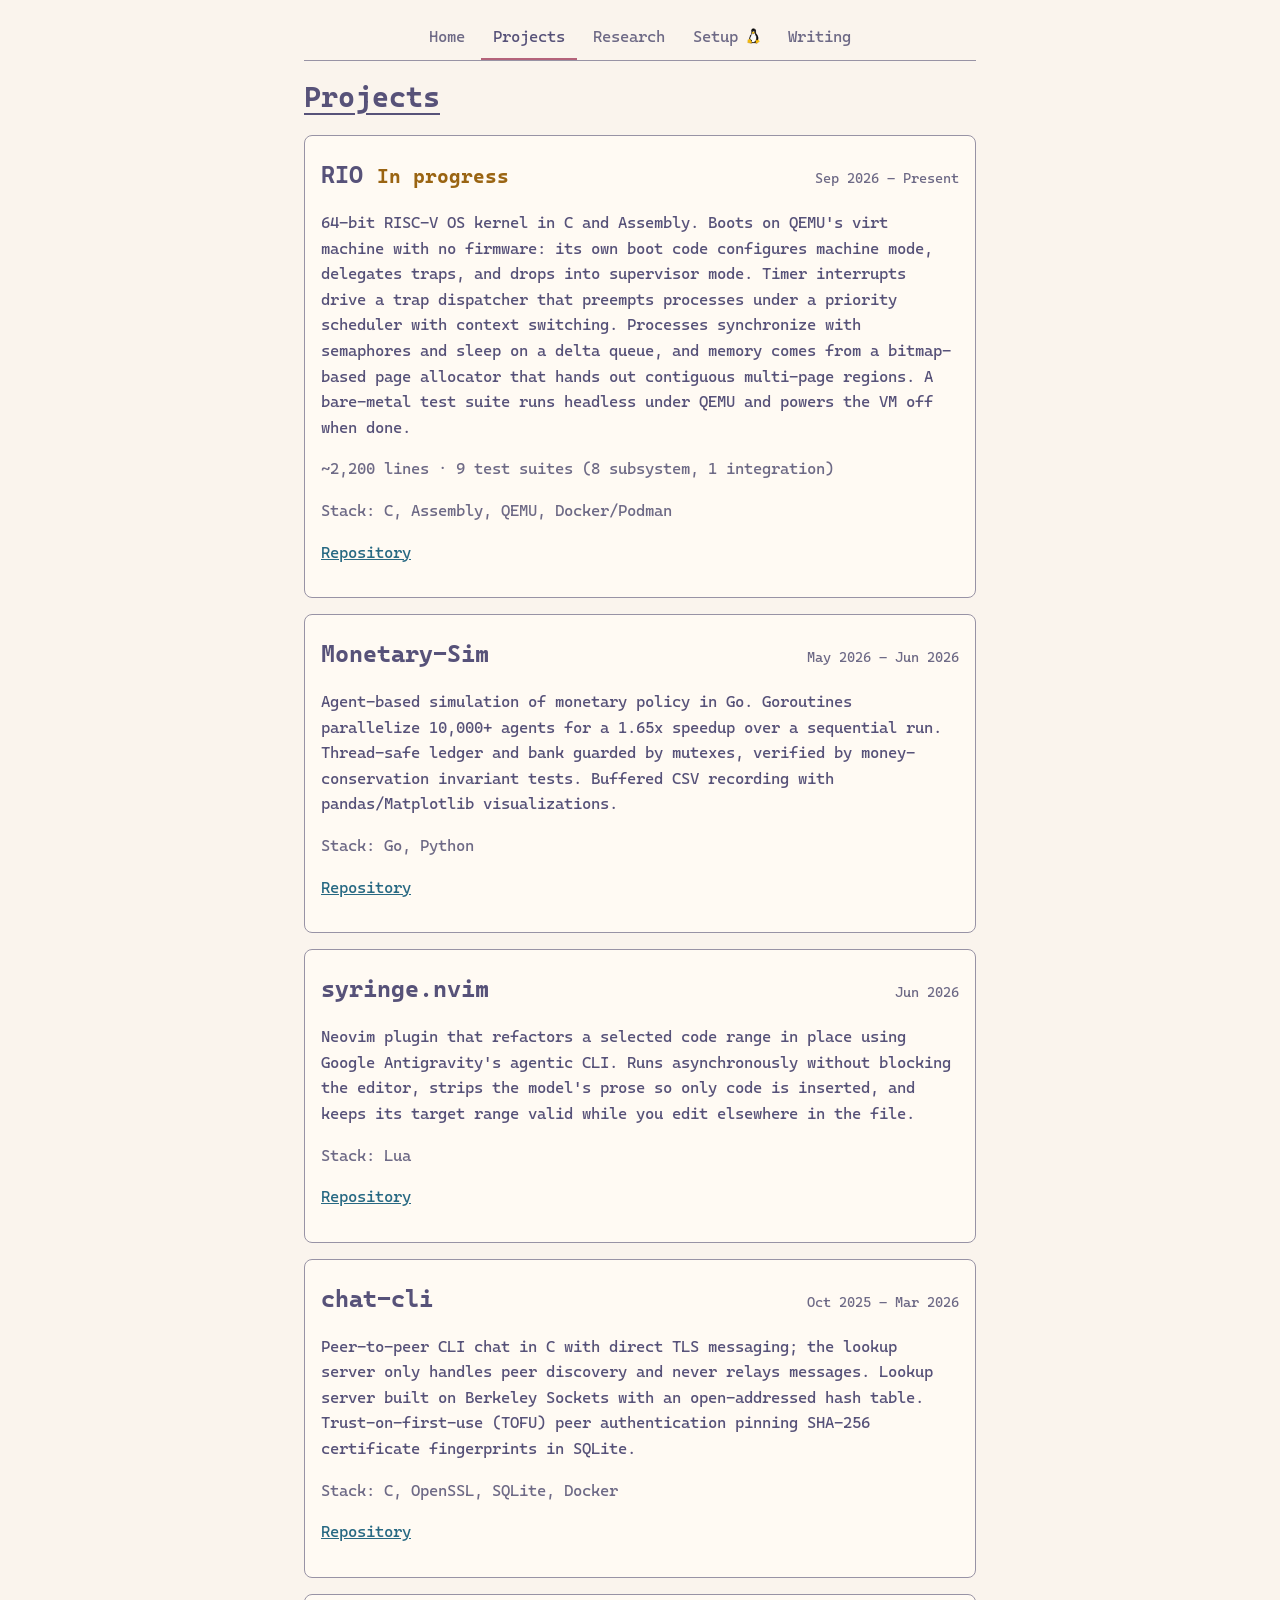
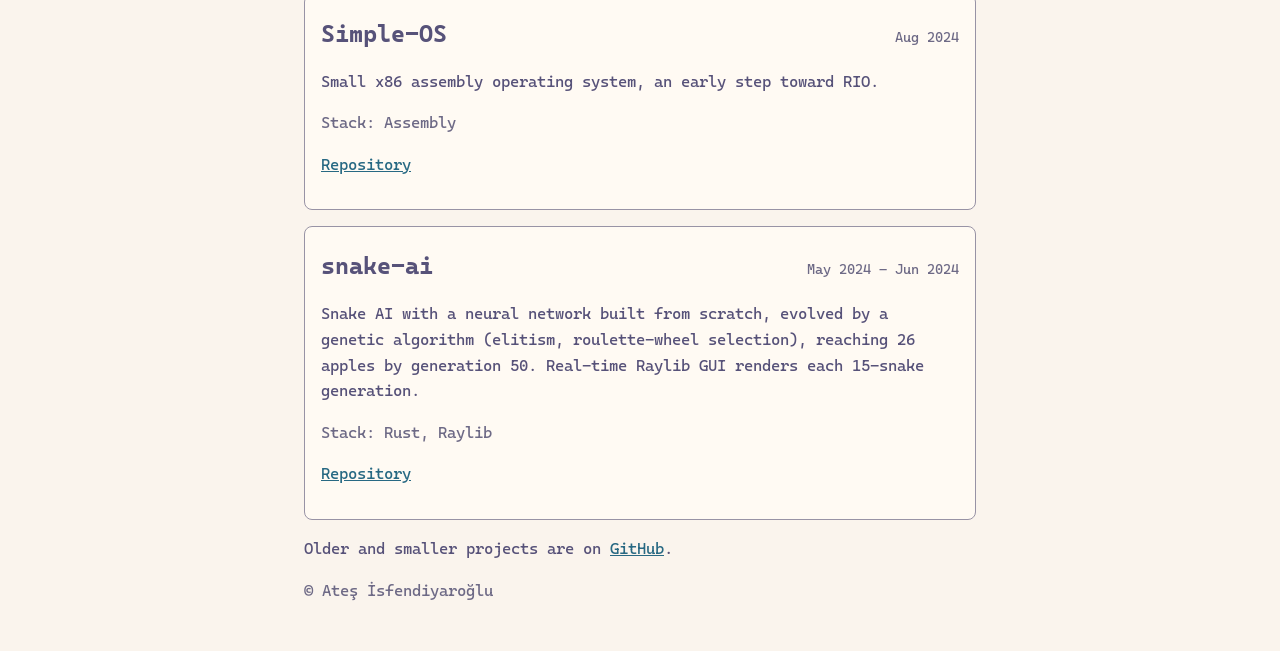
==== commit e6628ad3: "Add resume link and sync project dates Link a phone-free web copy of the resume from the home page h" ====
--- a/projects.html
+++ b/projects.html
@@ -39,7 +39,8 @@
 <p><a href="https://github.com/AtesIsf/Rio">Repository</a></p>
 </article>
 <article>
-<div class="item-head"><h2>Monetary-Sim</h2><time datetime="2026-07">Jul 2026</time></div>
+<div class="item-head"><h2>Monetary-Sim</h2>
+<time datetime="2026-05">May 2026 – Jun 2026</time></div>
 <p>Agent-based simulation of monetary policy in Go. Goroutines parallelize
 10,000+ agents for a 1.65x speedup over a sequential run. Thread-safe ledger
 and bank guarded by mutexes, verified by money-conservation invariant tests.
@@ -54,7 +55,8 @@
 <p><a href="https://github.com/AtesIsf/syringe.nvim">Repository</a></p>
 </article>
 <article>
-<div class="item-head"><h2>chat-cli</h2><time datetime="2026-03">Mar 2026</time></div>
+<div class="item-head"><h2>chat-cli</h2>
+<time datetime="2025-10">Oct 2025 – Mar 2026</time></div>
 <p>Peer-to-peer CLI chat in C with direct TLS messaging; the lookup server
 only handles peer discovery and never relays messages. Lookup server built on
 Berkeley Sockets with an open-addressed hash table. Trust-on-first-use (TOFU)
@@ -69,7 +71,8 @@
 <p><a href="https://github.com/AtesIsf/Simple-OS">Repository</a></p>
 </article>
 <article>
-<div class="item-head"><h2>snake-ai</h2><time datetime="2024-06">Jun 2024</time></div>
+<div class="item-head"><h2>snake-ai</h2>
+<time datetime="2024-05">May 2024 – Jun 2024</time></div>
 <p>Snake AI with a neural network built from scratch, evolved by a genetic
 algorithm (elitism, roulette-wheel selection), reaching 26 apples by
 generation 50. Real-time Raylib GUI renders each 15-snake generation.</p>
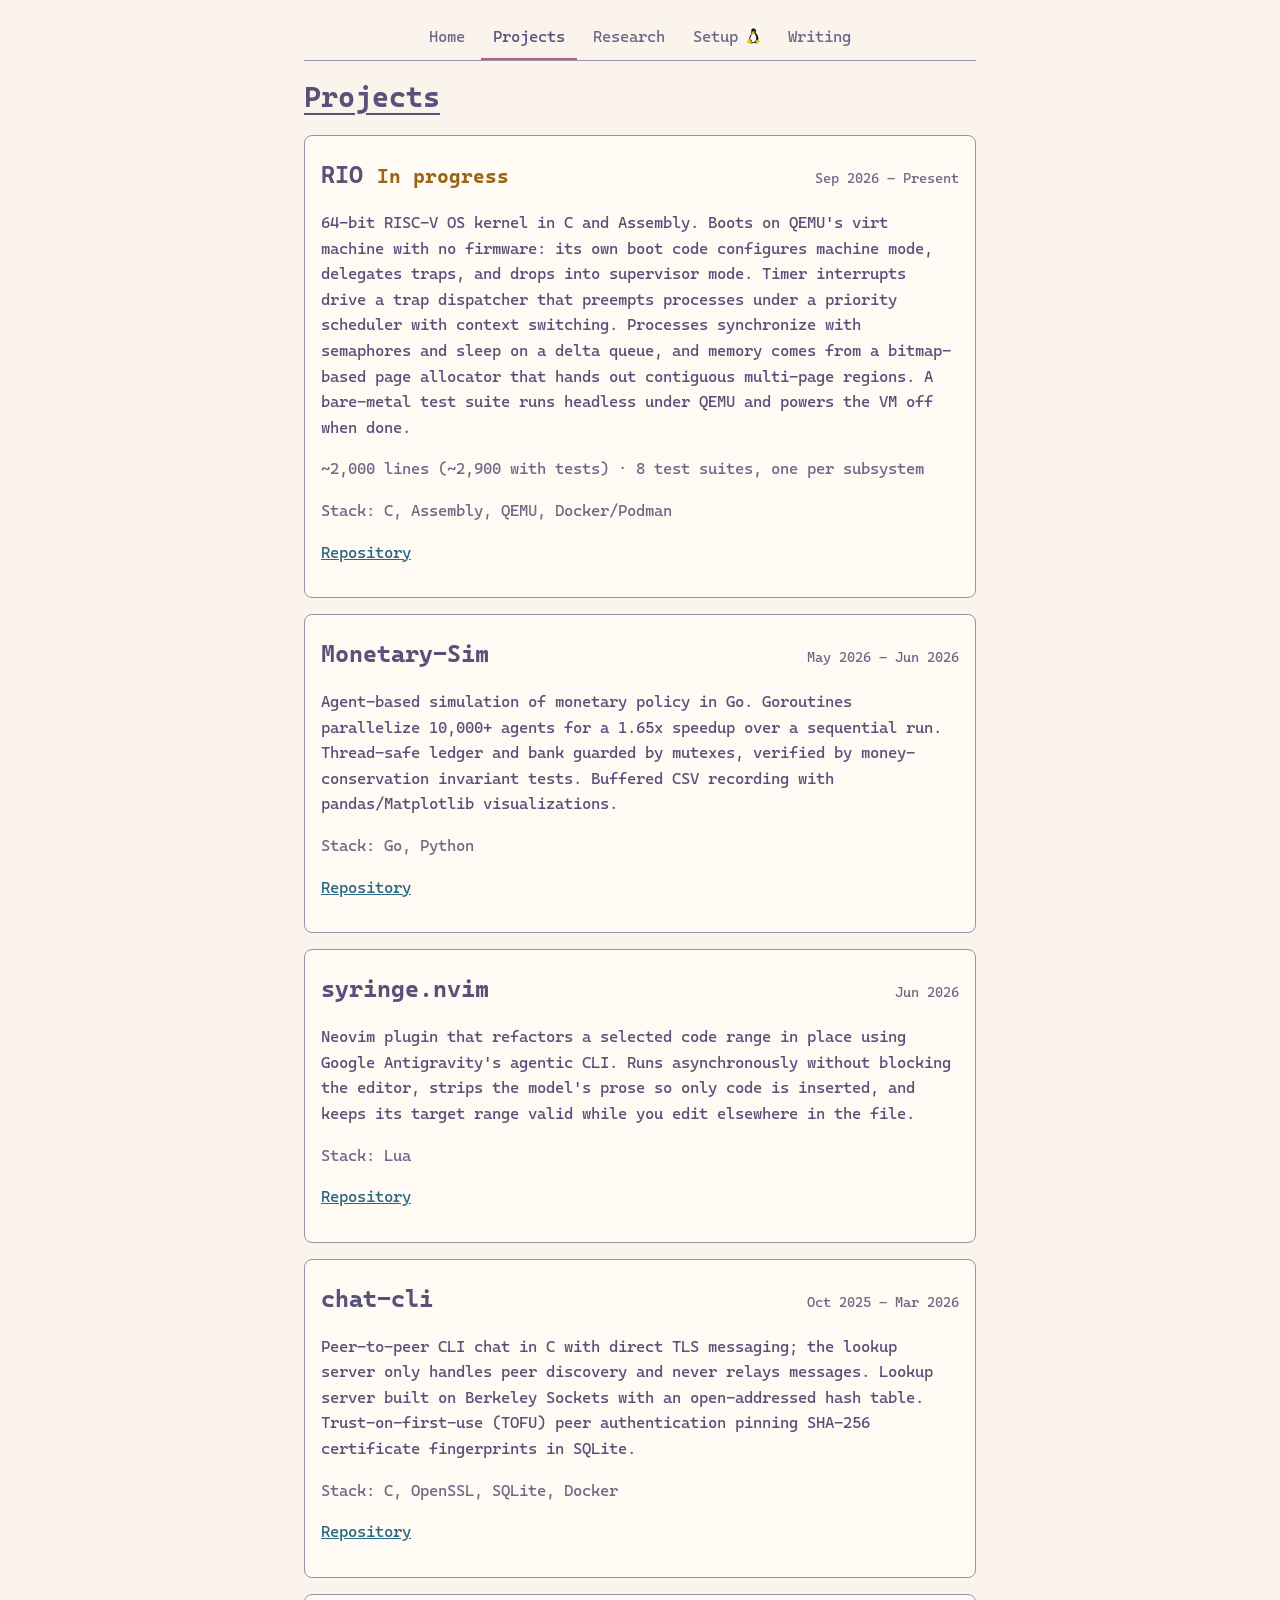
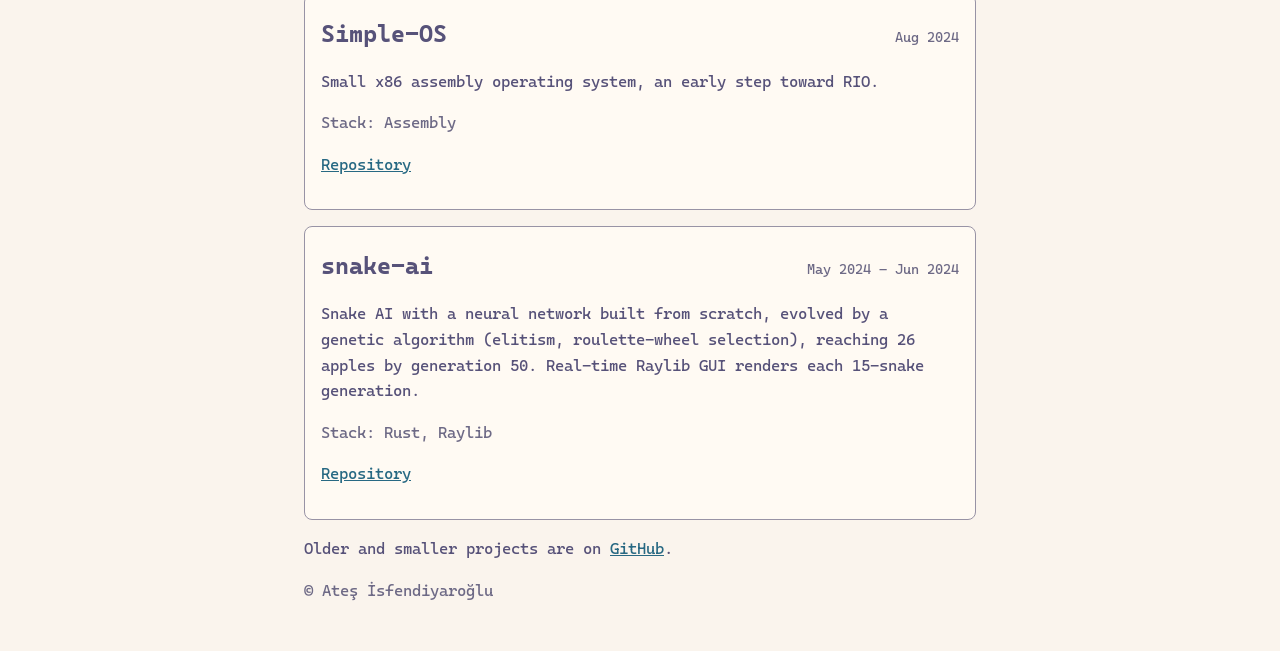
==== commit 2bd82269: "Fix RIO test and line counts, swap in phoneless resume Co-Authored-By: Claude Opus 5.5 <noreply@anth" ====
--- a/projects.html
+++ b/projects.html
@@ -34,7 +34,8 @@
 comes from a bitmap-based page allocator that hands out contiguous multi-page
 regions. A bare-metal test suite runs headless under QEMU and powers the VM
 off when done.</p>
-<p class="stack">~2,200 lines · 9 test suites (8 subsystem, 1 integration)</p>
+<p class="stack">~2,000 lines (~2,900 with tests) · 8 test suites, one per
+subsystem</p>
 <p class="stack">Stack: C, Assembly, QEMU, Docker/Podman</p>
 <p><a href="https://github.com/AtesIsf/Rio">Repository</a></p>
 </article>
